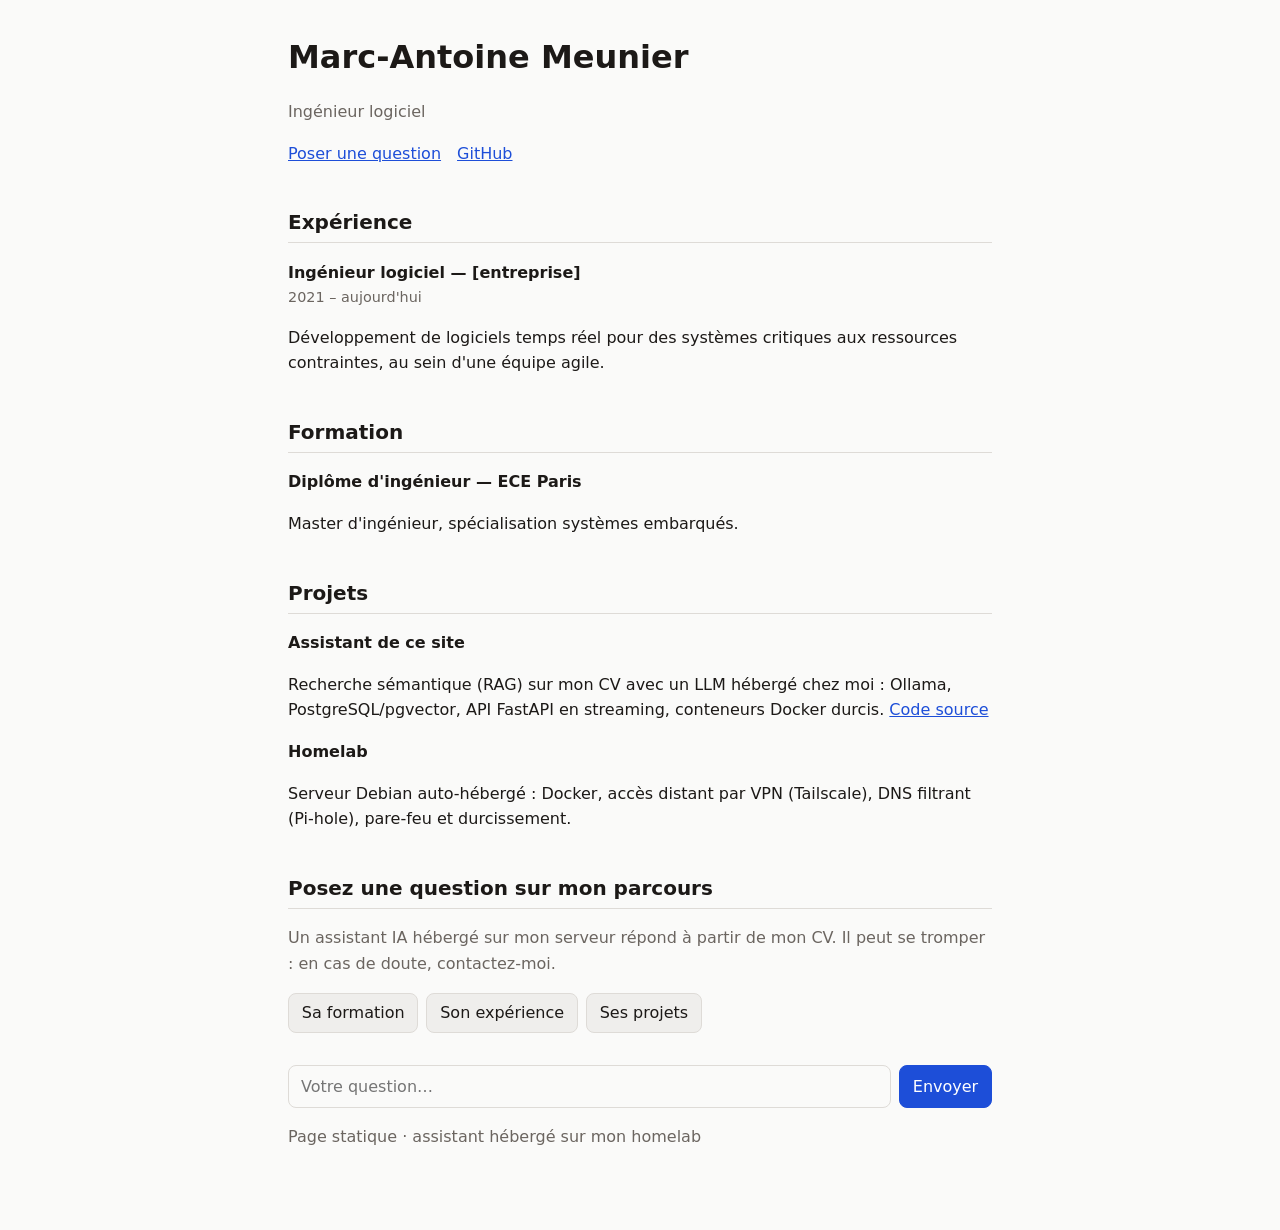
==== site/index.html @ 59ee1f96 "feat: add static résumé page with streaming chat widget" ====
<!doctype html>
<html lang="fr">
<head>
  <meta charset="utf-8">
  <meta name="viewport" content="width=device-width, initial-scale=1">
  <title>Marc-Antoine Meunier — Ingénieur logiciel</title>
  <meta name="description" content="CV de Marc-Antoine Meunier, ingénieur logiciel temps réel et systèmes embarqués.">

  <!-- Assistant API endpoint. Must also be listed in connect-src below. -->
  <meta name="assistant-api" content="http://localhost:8000">
  <meta http-equiv="Content-Security-Policy"
        content="default-src 'self'; connect-src 'self' http://localhost:8000; base-uri 'self'; form-action 'none'">

  <link rel="stylesheet" href="style.css">
  <script src="chat.js" defer></script>
</head>
<body>
  <header>
    <h1>Marc-Antoine Meunier</h1>
    <p class="tagline">Ingénieur logiciel</p>
    <nav aria-label="Liens">
      <a href="#assistant">Poser une question</a>
      <a href="[lien-github]">GitHub</a>
    </nav>
  </header>

  <main>
    <section aria-labelledby="experience-title">
      <h2 id="experience-title">Expérience</h2>
      <article>
        <h3>Ingénieur logiciel — [entreprise]</h3>
        <p class="period">2021 – aujourd'hui</p>
        <p>Développement de logiciels temps réel pour des systèmes
           critiques aux ressources contraintes, au sein d'une équipe agile.</p>
      </article>
    </section>

    <section aria-labelledby="education-title">
      <h2 id="education-title">Formation</h2>
      <article>
        <h3>Diplôme d'ingénieur — ECE Paris</h3>
        <p>Master d'ingénieur, spécialisation systèmes embarqués.</p>
      </article>
    </section>

    <section aria-labelledby="projects-title">
      <h2 id="projects-title">Projets</h2>
      <article>
        <h3>Assistant de ce site</h3>
        <p>Recherche sémantique (RAG) sur mon CV avec un LLM hébergé chez moi :
           Ollama, PostgreSQL/pgvector, API FastAPI en streaming, conteneurs Docker durcis.
           <a href="[lien-depot]">Code source</a></p>
      </article>
      <article>
        <h3>Homelab</h3>
        <p>Serveur Debian auto-hébergé : Docker, accès distant par VPN (Tailscale),
           DNS filtrant (Pi-hole), pare-feu et durcissement.</p>
      </article>
    </section>

    <section id="assistant" aria-labelledby="assistant-title">
      <h2 id="assistant-title">Posez une question sur mon parcours</h2>
      <p class="hint">Un assistant IA hébergé sur mon serveur répond à partir de mon CV.
         Il peut se tromper : en cas de doute, contactez-moi.</p>

      <div class="suggestions">
        <button type="button" data-question="Quelle est sa formation ?">Sa formation</button>
        <button type="button" data-question="Sur quels types de systèmes a-t-il travaillé ?">Son expérience</button>
        <button type="button" data-question="Quels sont ses projets personnels ?">Ses projets</button>
      </div>

      <div id="chat-log" aria-live="polite"></div>

      <form id="chat-form">
        <label for="chat-input" class="visually-hidden">Votre question</label>
        <input id="chat-input" type="text" minlength="3" maxlength="500"
               placeholder="Votre question…" autocomplete="off" required>
        <button type="submit">Envoyer</button>
      </form>
    </section>
  </main>

  <footer>
    <p>Page statique · assistant hébergé sur mon homelab</p>
  </footer>
</body>
</html>
---- site/style.css ----
:root {
  --bg: #fafaf9;
  --fg: #1c1917;
  --muted: #6b6560;
  --accent: #1d4ed8;
  --on-accent: #ffffff;
  --surface: #efeeec;
  --border: #dedbd7;
  color-scheme: light dark;
}

@media (prefers-color-scheme: dark) {
  :root {
    --bg: #161514;
    --fg: #e7e5e4;
    --muted: #a8a29e;
    --accent: #93c5fd;
    --on-accent: #0b1220;
    --surface: #24221f;
    --border: #3a3633;
  }
}

* { box-sizing: border-box; }

body {
  margin: 0 auto;
  max-width: 46rem;
  padding: 2rem 1rem 4rem;
  font: 1rem/1.6 system-ui, sans-serif;
  background: var(--bg);
  color: var(--fg);
}

h1 { margin: 0; font-size: 2rem; }
h2 {
  margin-top: 2.5rem;
  padding-bottom: .25rem;
  border-bottom: 1px solid var(--border);
  font-size: 1.25rem;
}
h3 { margin-bottom: 0; font-size: 1rem; }
a { color: var(--accent); }

.tagline, .period, .hint, footer { color: var(--muted); }
.period { margin: 0; font-size: .9rem; }
header nav { display: flex; flex-wrap: wrap; gap: 1rem; }

/* Assistant */

button {
  padding: .4rem .8rem;
  border: 1px solid var(--border);
  border-radius: .5rem;
  background: var(--surface);
  color: var(--fg);
  font: inherit;
  cursor: pointer;
}
button[type="submit"] {
  border-color: var(--accent);
  background: var(--accent);
  color: var(--on-accent);
}
button:disabled { opacity: .5; cursor: not-allowed; }

.suggestions { display: flex; flex-wrap: wrap; gap: .5rem; margin-bottom: 1rem; }

#chat-log { display: flex; flex-direction: column; gap: .75rem; margin-bottom: 1rem; }

.message {
  max-width: 85%;
  padding: .6rem .9rem;
  border-radius: .75rem;
  white-space: pre-wrap;
}
.message.user { align-self: flex-end; background: var(--accent); color: var(--on-accent); }
.message.assistant { align-self: flex-start; background: var(--surface); }
.message.pending { color: var(--muted); font-style: italic; animation: pulse 1.5s ease-in-out infinite; }
.message.failed { color: var(--muted); }
.sources { display: block; margin-top: .4rem; color: var(--muted); font-size: .8rem; }

@keyframes pulse { 50% { opacity: .4; } }

@media (prefers-reduced-motion: reduce) {
  .message.pending { animation: none; }
}

#chat-form { display: flex; gap: .5rem; }
#chat-input {
  flex: 1;
  min-width: 0;
  padding: .5rem .75rem;
  border: 1px solid var(--border);
  border-radius: .5rem;
  background: var(--bg);
  color: var(--fg);
  font: inherit;
}

.visually-hidden {
  position: absolute;
  width: 1px;
  height: 1px;
  overflow: hidden;
  clip-path: inset(50%);
  white-space: nowrap;
}
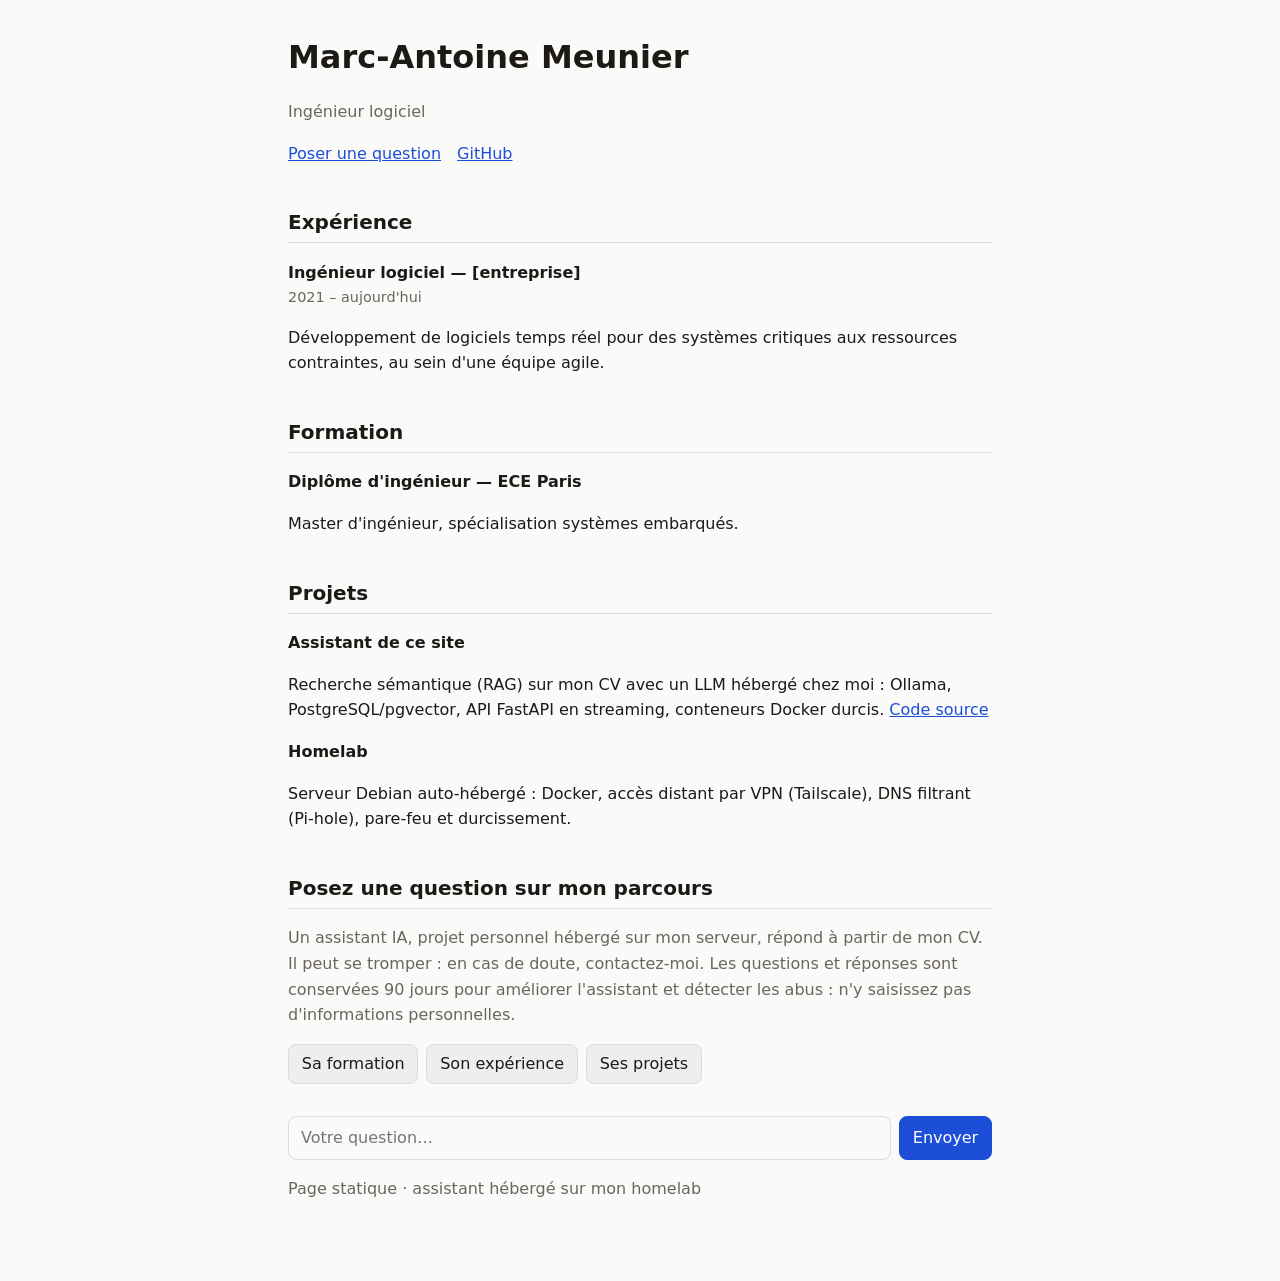
==== commit dc6178c7: "feat(site): inform visitors that questions are recorded" ====
--- a/site/index.html
+++ b/site/index.html
@@ -6,10 +6,8 @@
   <title>Marc-Antoine Meunier — Ingénieur logiciel</title>
   <meta name="description" content="CV de Marc-Antoine Meunier, ingénieur logiciel temps réel et systèmes embarqués.">
 
-  <!-- Assistant API endpoint. Must also be listed in connect-src below. -->
-  <meta name="assistant-api" content="http://localhost:8000">
-  <meta http-equiv="Content-Security-Policy"
-        content="default-src 'self'; connect-src 'self' http://localhost:8000; base-uri 'self'; form-action 'none'">
+  <!-- Production API endpoint; chat.js switches to localhost during development. -->
+  <meta name="assistant-api" content="https://api.marcantoine-meunier.com">
 
   <link rel="stylesheet" href="style.css">
   <script src="chat.js" defer></script>
@@ -60,8 +58,10 @@
 
     <section id="assistant" aria-labelledby="assistant-title">
       <h2 id="assistant-title">Posez une question sur mon parcours</h2>
-      <p class="hint">Un assistant IA hébergé sur mon serveur répond à partir de mon CV.
-         Il peut se tromper : en cas de doute, contactez-moi.</p>
+      <p class="hint">Un assistant IA, projet personnel hébergé sur mon serveur, répond à partir
+         de mon CV. Il peut se tromper : en cas de doute, contactez-moi. Les questions et
+         réponses sont conservées 90 jours pour améliorer l'assistant et détecter les abus :
+         n'y saisissez pas d'informations personnelles.</p>
 
       <div class="suggestions">
         <button type="button" data-question="Quelle est sa formation ?">Sa formation</button>
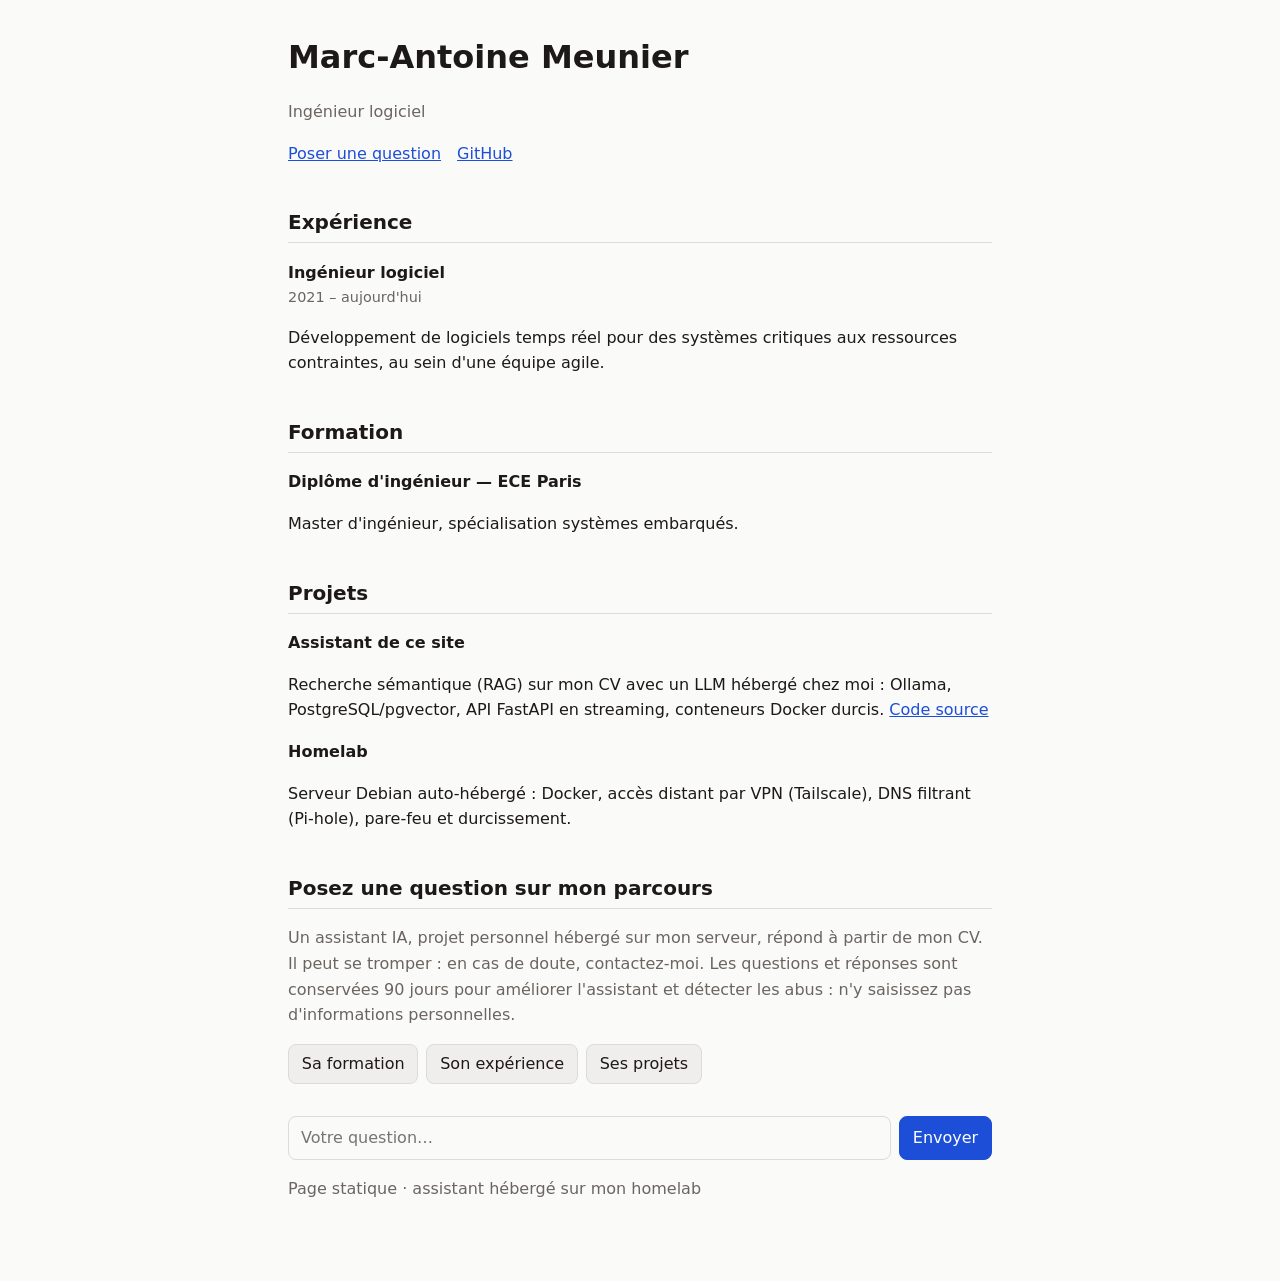
==== commit be6d82be: "chore: tune LLM and finish site" ====
--- a/site/index.html
+++ b/site/index.html
@@ -18,7 +18,7 @@
     <p class="tagline">Ingénieur logiciel</p>
     <nav aria-label="Liens">
       <a href="#assistant">Poser une question</a>
-      <a href="[lien-github]">GitHub</a>
+      <a href="https://github.com/marcocopops/">GitHub</a>
     </nav>
   </header>
 
@@ -26,7 +26,7 @@
     <section aria-labelledby="experience-title">
       <h2 id="experience-title">Expérience</h2>
       <article>
-        <h3>Ingénieur logiciel — [entreprise]</h3>
+        <h3>Ingénieur logiciel</h3>
         <p class="period">2021 – aujourd'hui</p>
         <p>Développement de logiciels temps réel pour des systèmes
            critiques aux ressources contraintes, au sein d'une équipe agile.</p>
@@ -47,7 +47,7 @@
         <h3>Assistant de ce site</h3>
         <p>Recherche sémantique (RAG) sur mon CV avec un LLM hébergé chez moi :
            Ollama, PostgreSQL/pgvector, API FastAPI en streaming, conteneurs Docker durcis.
-           <a href="[lien-depot]">Code source</a></p>
+           <a href="https://github.com/marcocopops/cv-assistant">Code source</a></p>
       </article>
       <article>
         <h3>Homelab</h3>
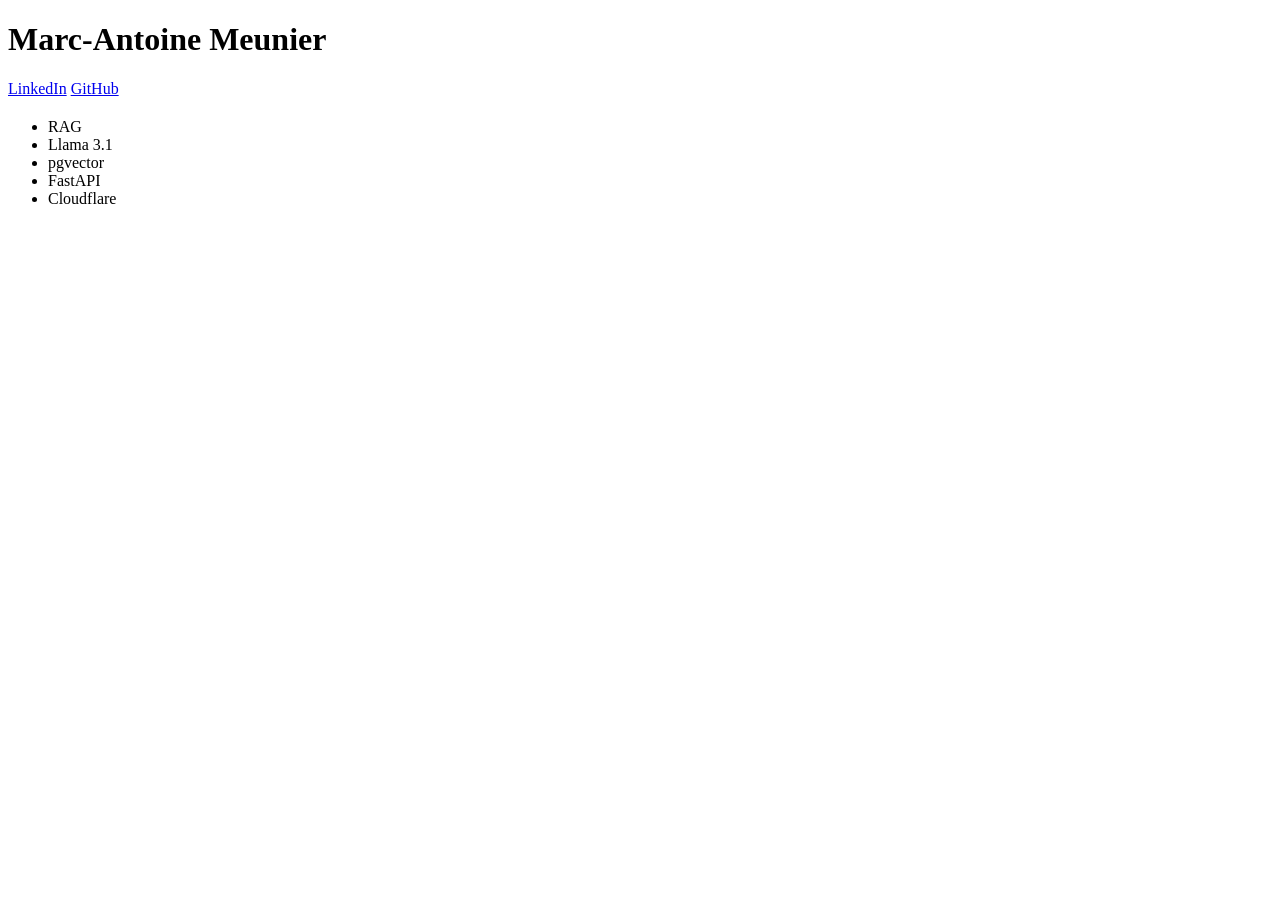
==== commit 273e14d9: "feat(site): redesign as a projects home page and a chat-first assistant page" ====
--- a/site/index.html
+++ b/site/index.html
@@ -3,85 +3,44 @@
 <head>
   <meta charset="utf-8">
   <meta name="viewport" content="width=device-width, initial-scale=1">
-  <title>Marc-Antoine Meunier — Ingénieur logiciel</title>
-  <meta name="description" content="CV de Marc-Antoine Meunier, ingénieur logiciel temps réel et systèmes embarqués.">
-
-  <!-- Production API endpoint; chat.js switches to localhost during development. -->
-  <meta name="assistant-api" content="https://api.marcantoine-meunier.com">
-
-  <link rel="stylesheet" href="style.css">
-  <script src="chat.js" defer></script>
+  <title data-i18n="home.pageTitle">Marc-Antoine Meunier</title>
+  <link rel="stylesheet" href="/assets/style.css">
+  <script type="module" src="/assets/i18n.js"></script>
 </head>
 <body>
-  <header>
-    <h1>Marc-Antoine Meunier</h1>
-    <p class="tagline">Ingénieur logiciel</p>
-    <nav aria-label="Liens">
-      <a href="#assistant">Poser une question</a>
-      <a href="https://github.com/marcocopops/">GitHub</a>
+  <div class="page">
+    <header class="site-header">
+      <div>
+        <h1>Marc-Antoine Meunier</h1>
+        <p data-i18n="home.tagline"></p>
+      </div>
+      <nav class="lang-switch" aria-label="Language"></nav>
+    </header>
+
+    <nav class="links" aria-label="Links">
+      <a href="https://www.linkedin.com/in/marc-antoine-meunier-2906bb133/">LinkedIn</a>
+      <a href="https://github.com/marcocopops">GitHub</a>
+      <a href="mailto:contact@marcantoine-meunier.com" data-i18n="home.contact"></a>
     </nav>
-  </header>
 
-  <main>
-    <section aria-labelledby="experience-title">
-      <h2 id="experience-title">Expérience</h2>
-      <article>
-        <h3>Ingénieur logiciel</h3>
-        <p class="period">2021 – aujourd'hui</p>
-        <p>Développement de logiciels temps réel pour des systèmes
-           critiques aux ressources contraintes, au sein d'une équipe agile.</p>
+    <main>
+      <article class="card">
+        <h2 data-i18n="project.cv.title"></h2>
+        <p data-i18n="project.cv.description"></p>
+        <ul class="tags">
+          <li>RAG</li>
+          <li>Llama 3.1</li>
+          <li>pgvector</li>
+          <li>FastAPI</li>
+          <li>Cloudflare</li>
+        </ul>
+        <div class="actions">
+          <a class="button primary" href="/cv-assistant/" data-i18n="project.try"></a>
+          <a class="button" href="https://github.com/marcocopops/cv-assistant" data-i18n="project.source"></a>
+        </div>
       </article>
-    </section>
-
-    <section aria-labelledby="education-title">
-      <h2 id="education-title">Formation</h2>
-      <article>
-        <h3>Diplôme d'ingénieur — ECE Paris</h3>
-        <p>Master d'ingénieur, spécialisation systèmes embarqués.</p>
-      </article>
-    </section>
-
-    <section aria-labelledby="projects-title">
-      <h2 id="projects-title">Projets</h2>
-      <article>
-        <h3>Assistant de ce site</h3>
-        <p>Recherche sémantique (RAG) sur mon CV avec un LLM hébergé chez moi :
-           Ollama, PostgreSQL/pgvector, API FastAPI en streaming, conteneurs Docker durcis.
-           <a href="https://github.com/marcocopops/cv-assistant">Code source</a></p>
-      </article>
-      <article>
-        <h3>Homelab</h3>
-        <p>Serveur Debian auto-hébergé : Docker, accès distant par VPN (Tailscale),
-           DNS filtrant (Pi-hole), pare-feu et durcissement.</p>
-      </article>
-    </section>
-
-    <section id="assistant" aria-labelledby="assistant-title">
-      <h2 id="assistant-title">Posez une question sur mon parcours</h2>
-      <p class="hint">Un assistant IA, projet personnel hébergé sur mon serveur, répond à partir
-         de mon CV. Il peut se tromper : en cas de doute, contactez-moi. Les questions et
-         réponses sont conservées 90 jours pour améliorer l'assistant et détecter les abus :
-         n'y saisissez pas d'informations personnelles.</p>
-
-      <div class="suggestions">
-        <button type="button" data-question="Quelle est sa formation ?">Sa formation</button>
-        <button type="button" data-question="Sur quels types de systèmes a-t-il travaillé ?">Son expérience</button>
-        <button type="button" data-question="Quels sont ses projets personnels ?">Ses projets</button>
-      </div>
-
-      <div id="chat-log" aria-live="polite"></div>
-
-      <form id="chat-form">
-        <label for="chat-input" class="visually-hidden">Votre question</label>
-        <input id="chat-input" type="text" minlength="3" maxlength="500"
-               placeholder="Votre question…" autocomplete="off" required>
-        <button type="submit">Envoyer</button>
-      </form>
-    </section>
-  </main>
-
-  <footer>
-    <p>Page statique · assistant hébergé sur mon homelab</p>
-  </footer>
+    </main>
+  </div>
+  <noscript><p class="page">Ce site nécessite JavaScript.</p></noscript>
 </body>
 </html>
